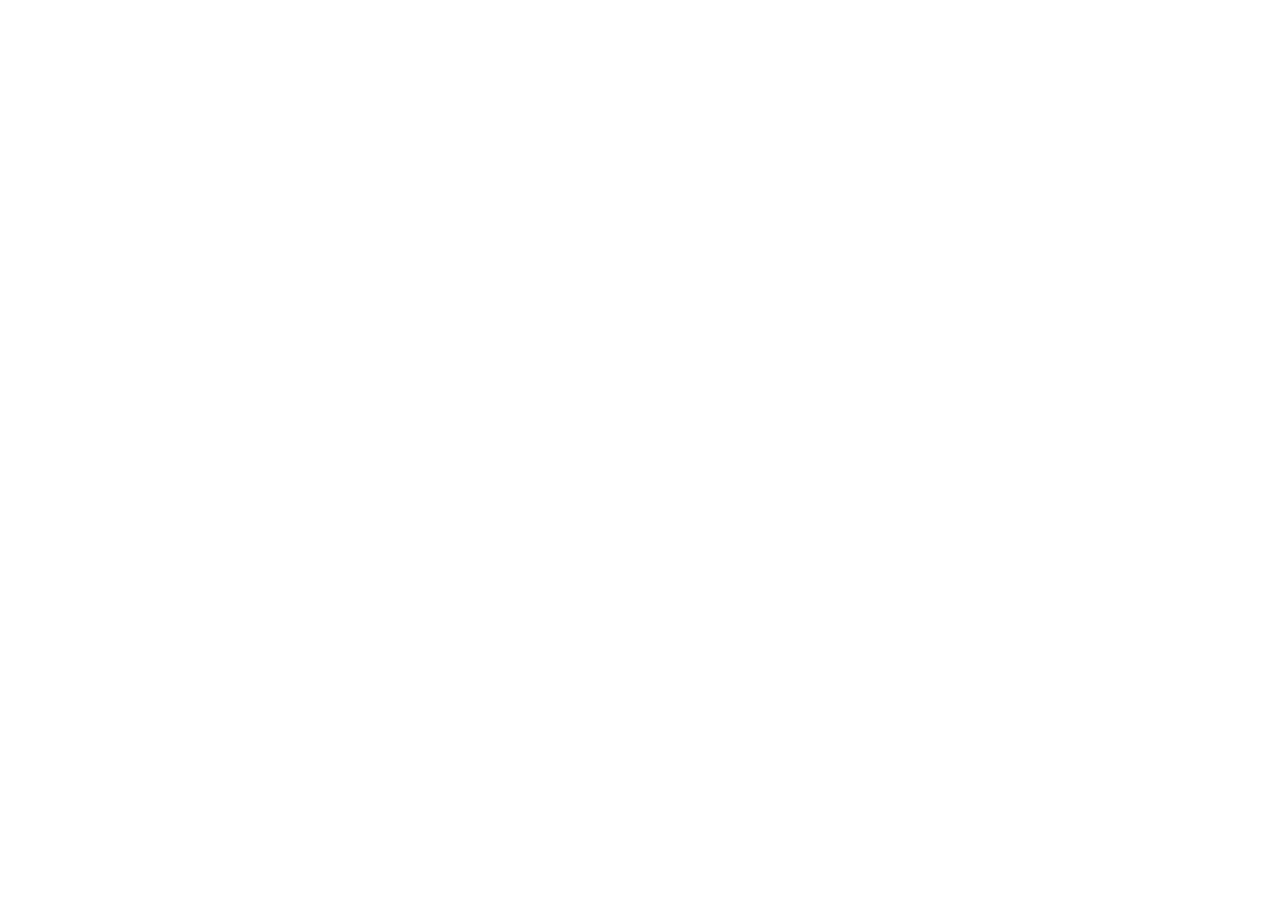
==== index.html @ a85bf87c "Add initial HTML structure for the application" ====
<!DOCTYPE html>
<html lang="he" dir="rtl">
<head>
<meta charset="utf-8">
<meta name="viewport" content="width=device-width, initial-scale=1, viewport-fit=cover">
<title>וולט למכבסות — דמו</title>
<meta name="theme-color" content="#0a4f5c">
<link rel="manifest" href="manifest.webmanifest">
<link rel="icon" href="icon-192.png">
<link rel="apple-touch-icon" href="icon-192.png">
<link rel="stylesheet" href="styles.css">
</head>
<body>
<div id="app"></div>
<nav id="tabs"></nav>
<script src="app.js"></script>
</body>
</html>
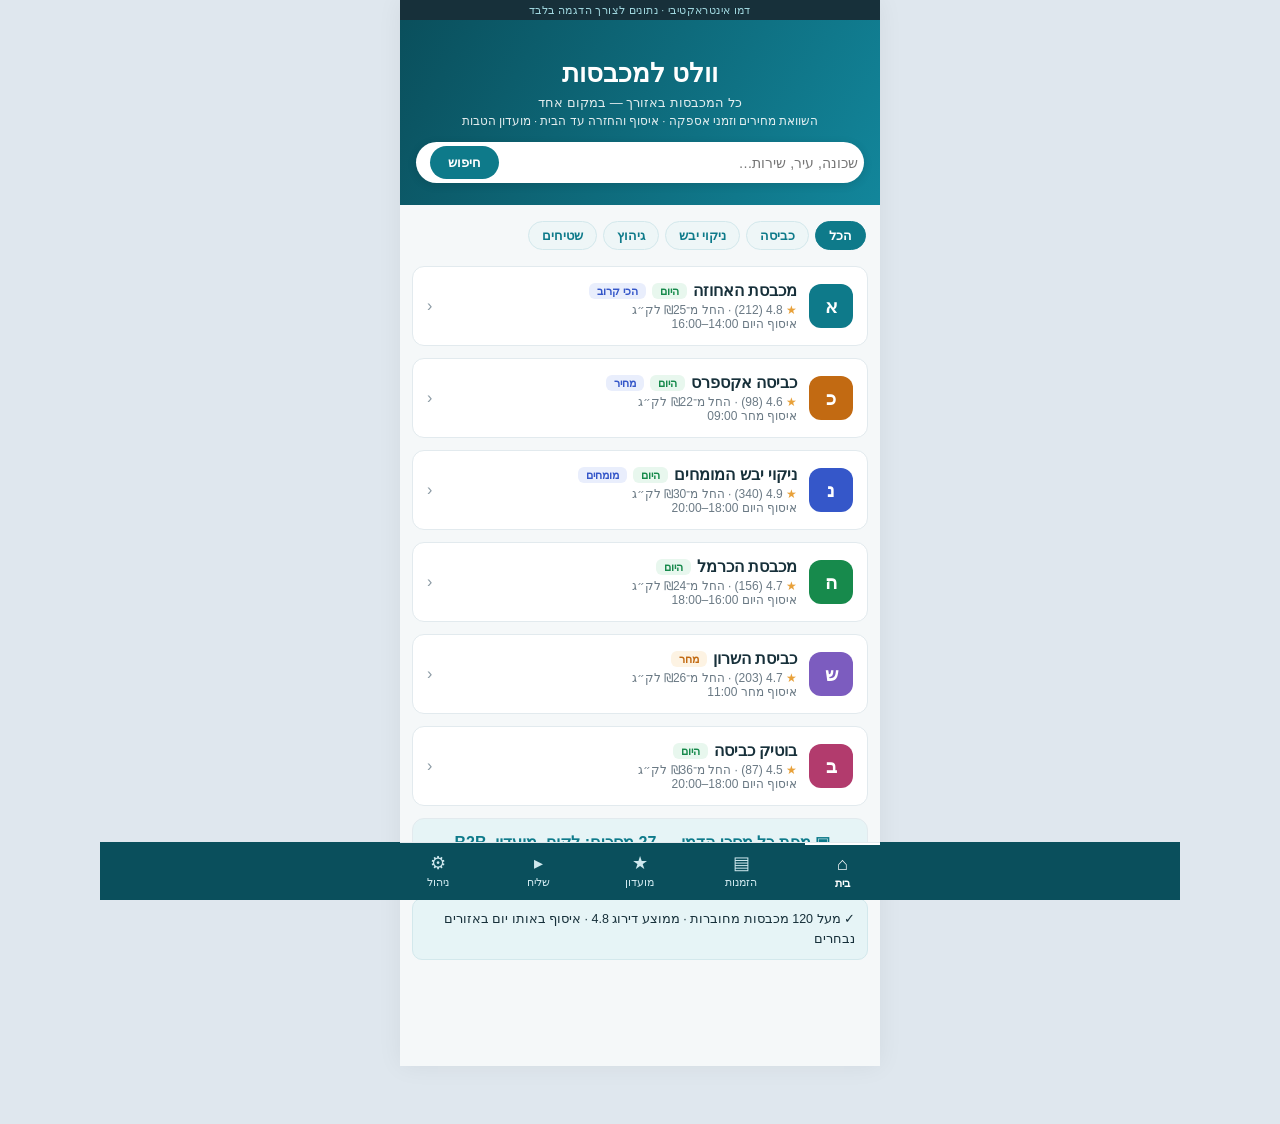
==== commit 3ea5ccce: "Update page title in index.html" ====
--- a/index.html
+++ b/index.html
@@ -3,7 +3,7 @@
 <head>
 <meta charset="utf-8">
 <meta name="viewport" content="width=device-width, initial-scale=1, viewport-fit=cover">
-<title>וולט למכבסות — דמו</title>
+<title>מכבסה בקליק — דמו</title>
 <meta name="theme-color" content="#0a4f5c">
 <link rel="manifest" href="manifest.webmanifest">
 <link rel="icon" href="icon-192.png">
--- a/styles.css
+++ b/styles.css
@@ -0,0 +1,69 @@
+*{box-sizing:border-box;margin:0;padding:0;-webkit-tap-highlight-color:transparent}
+html{direction:rtl}
+body{font-family:'Noto Sans Hebrew','Segoe UI',Arial,sans-serif;background:#eef2f6;color:#17303a;min-height:100vh}
+#app{max-width:480px;margin:0 auto;background:#f5f8f9;min-height:100vh;padding-bottom:86px;box-shadow:0 0 24px rgba(0,0,0,.06)}
+.hdr{background:linear-gradient(120deg,#0a4f5c,#12869b);color:#fff;padding:20px 16px 22px}
+.hdr h1{font-size:20px;font-weight:800}
+.hdr h2{font-size:17px;font-weight:800}
+.hdr p{font-size:12px;opacity:.88;margin-top:4px}
+.hdr .big{font-size:26px;font-weight:800;text-align:center;padding:12px 0 2px}
+.body{padding:12px 12px 20px}
+.card{background:#fff;border:1px solid #e2eaee;border-radius:12px;padding:14px;margin-bottom:12px}
+.row{display:flex;justify-content:space-between;align-items:center;padding:10px 0;border-bottom:1px solid #eef3f5;gap:8px}
+.row:last-child{border-bottom:none}
+.sec{font-size:14px;font-weight:800;margin:16px 2px 8px}
+.mut{color:#6b7a85;font-size:12px}
+.stars{color:#e8a13a}
+.btn{display:block;width:100%;background:linear-gradient(120deg,#0a4f5c,#12869b);color:#fff;text-align:center;border:none;border-radius:12px;padding:14px;font-weight:800;font-size:15px;cursor:pointer;font-family:inherit}
+.btn:active{opacity:.85}
+.btn2{display:inline-block;background:#e6f4f6;color:#0e7a8a;border:1px solid #d3e8ec;border-radius:9px;padding:7px 14px;font-weight:700;font-size:12.5px;cursor:pointer;font-family:inherit}
+.btn2.on{background:#0e7a8a;color:#fff;border-color:#0e7a8a}
+.btn2.green{background:#e8f7ee;color:#178a4c;border-color:#cbe9d6}
+.chip{display:inline-block;background:#eef6f7;color:#0e7a8a;border:1px solid #d3e8ec;border-radius:20px;padding:6px 13px;font-size:12.5px;font-weight:600;cursor:pointer;margin:0 0 6px 6px}
+.chip.on{background:#0e7a8a;color:#fff;border-color:#0e7a8a}
+.tag{font-size:10.5px;font-weight:700;border-radius:6px;padding:2px 8px;display:inline-block}
+.tg{background:#e8f7ee;color:#178a4c}.to{background:#fdf3e3;color:#c26a12}.tb{background:#e9eefc;color:#3557c9}
+.logo{display:inline-flex;align-items:center;justify-content:center;width:44px;height:44px;border-radius:12px;color:#fff;font-weight:800;font-size:19px;flex-shrink:0}
+.logo.sm{width:34px;height:34px;font-size:15px;border-radius:9px}
+.lcard{display:flex;gap:12px;align-items:center}
+.kpis{display:flex;gap:8px;margin-bottom:12px}
+.kpi{flex:1;background:#fff;border:1px solid #e2eaee;border-radius:12px;padding:10px 6px;text-align:center}
+.kpi b{font-size:16px;display:block}
+.bar-wrap{background:#eef3f5;border-radius:10px;height:8px;overflow:hidden;margin-top:8px}
+.bar-fill{background:linear-gradient(90deg,#12869b,#0a4f5c);height:100%;transition:width .4s}
+.searchbar{display:flex;gap:8px;background:#fff;border-radius:24px;padding:4px 6px 4px 14px;align-items:center;box-shadow:0 2px 10px rgba(0,0,0,.12)}
+.searchbar input{flex:1;border:none;outline:none;font-family:inherit;font-size:14px;padding:8px 0;background:transparent}
+.searchbar .go{background:#0e7a8a;color:#fff;border:none;border-radius:18px;padding:9px 18px;font-weight:700;font-family:inherit;cursor:pointer}
+.stepper{display:inline-flex;align-items:center;gap:10px;border:1px solid #d3e8ec;border-radius:9px;padding:3px 8px}
+.stepper button{border:none;background:none;color:#0e7a8a;font-size:16px;font-weight:800;cursor:pointer;padding:0 4px;font-family:inherit}
+.tl{position:relative;padding-right:22px}
+.tl .stop{position:relative;padding-bottom:14px}
+.tl .stop:before{content:'';position:absolute;right:-19px;top:5px;width:11px;height:11px;border-radius:50%;background:#cfdde3;border:2px solid #fff;box-shadow:0 0 0 1.5px #cfdde3}
+.tl .stop.done:before{background:#178a4c;box-shadow:0 0 0 1.5px #178a4c}
+.tl .stop.now:before{background:#0e7a8a;box-shadow:0 0 0 1.5px #0e7a8a}
+.tl .stop:after{content:'';position:absolute;right:-14px;top:20px;bottom:-2px;width:1.5px;background:#dde5ea}
+.tl .stop:last-child:after{display:none}
+.otp{display:flex;gap:8px;justify-content:center;direction:ltr;margin:16px 0}
+.otp input{width:42px;height:48px;border:1.5px solid #d3e8ec;border-radius:10px;text-align:center;font-size:20px;font-weight:800;font-family:inherit;outline:none}
+.otp input:focus{border-color:#0e7a8a}
+#tabs{position:fixed;bottom:0;left:0;right:0;display:flex;justify-content:center;z-index:50}
+#tabs .in{width:100%;max-width:480px;display:flex;background:#fff;border-top:1px solid #e2eaee;box-shadow:0 -2px 12px rgba(0,0,0,.06)}
+#tabs a{flex:1;text-align:center;padding:9px 0 10px;font-size:11px;color:#8a99a3;text-decoration:none}
+#tabs a.on{color:#0e7a8a;font-weight:700}
+#tabs a .ic{font-size:18px;display:block;margin-bottom:2px}
+.toast{position:fixed;bottom:96px;left:50%;transform:translateX(-50%);background:#17303a;color:#fff;padding:10px 18px;border-radius:20px;font-size:13px;z-index:99;opacity:0;transition:opacity .3s;pointer-events:none;white-space:nowrap}
+.toast.show{opacity:.95}
+.note{background:#e6f4f6;border:1px solid #d3e8ec;border-radius:10px;padding:10px 12px;font-size:12.5px;line-height:1.6}
+.warn{background:#fdf3e3;border:1px solid #f0dfc0;border-radius:10px;padding:10px 12px;font-size:12.5px;line-height:1.6}
+.demo{position:sticky;top:0;z-index:40;background:#17303a;color:#9fd6de;text-align:center;font-size:10.5px;padding:4px;letter-spacing:.4px}
+@media(min-width:481px){.demo{border-radius:0}}
+/* desktop */
+@media(min-width:900px){
+ body{max-width:1080px;margin:0 auto;background:#dfe7ee}
+ .body{max-width:1080px}
+ .body .card{max-width:none}
+ .kpis{max-width:none}
+ #tabs .in{position:static;background:transparent;box-shadow:none;justify-content:center;gap:26px}
+ #tabs{position:sticky;top:0;z-index:9;background:#0a4f5c}
+ #tabs a{color:#cfe8ee}#tabs a.on{color:#fff;border-top:2px solid #fff}
+}
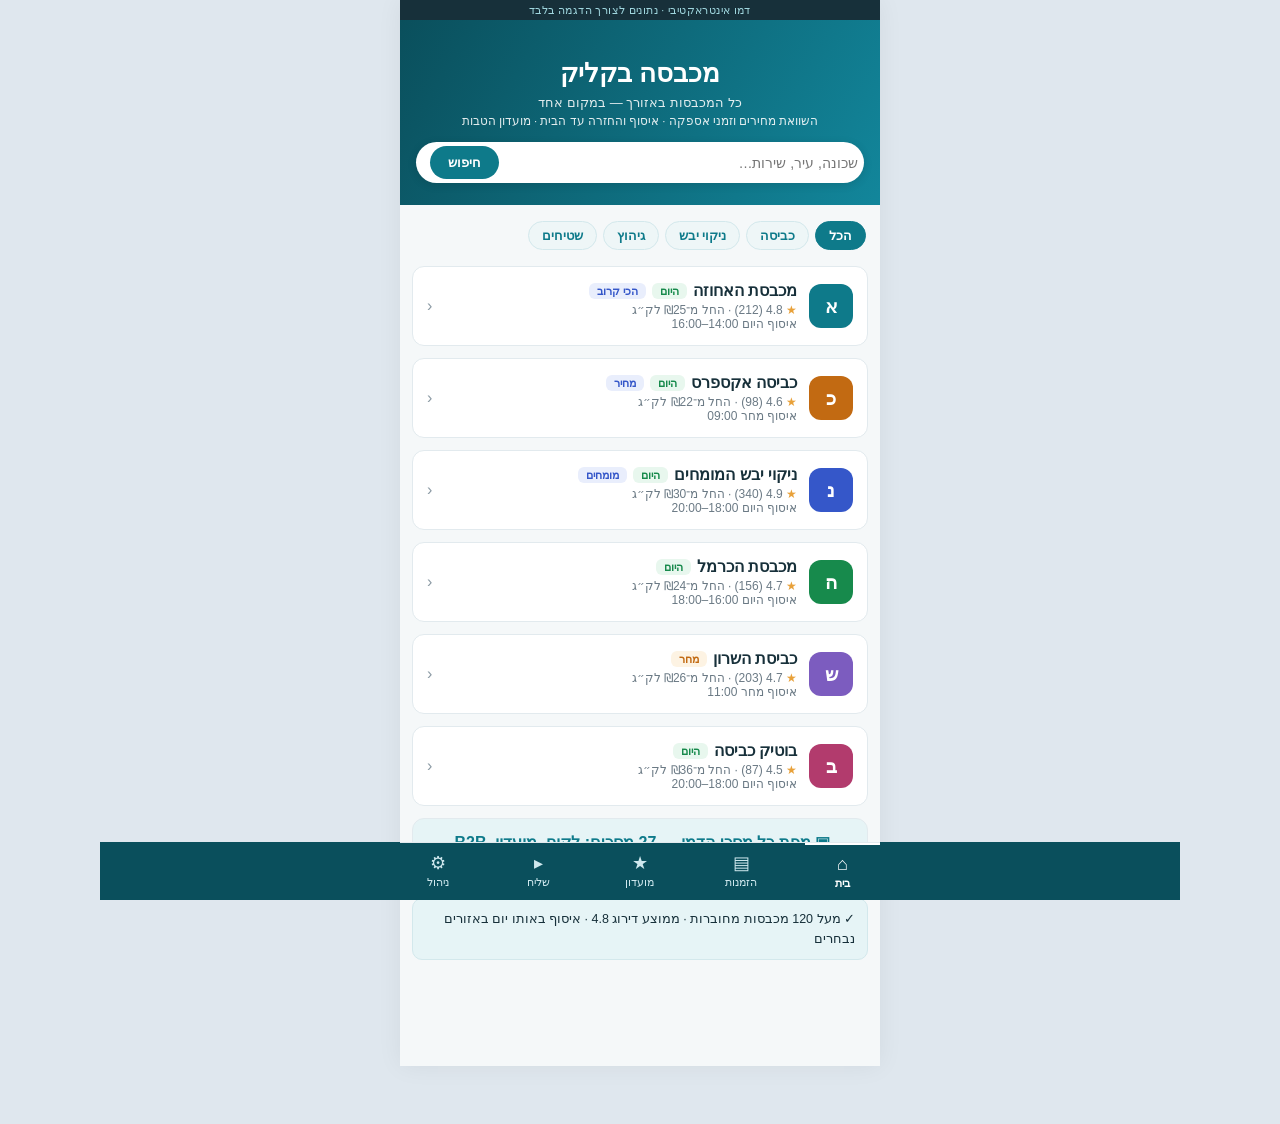
==== commit 6b5b4c78: "Rename 12-index.html to index.html" ====
--- a/index.html
+++ b/index.html
@@ -6,6 +6,8 @@
 <title>מכבסה בקליק — דמו</title>
 <meta name="theme-color" content="#0a4f5c">
 <link rel="manifest" href="manifest.webmanifest">
+<link rel="icon" type="image/svg+xml" href="favicon.svg">
+<link rel="icon" type="image/png" sizes="32x32" href="favicon-32.png">
 <link rel="icon" href="icon-192.png">
 <link rel="apple-touch-icon" href="icon-192.png">
 <link rel="stylesheet" href="styles.css">
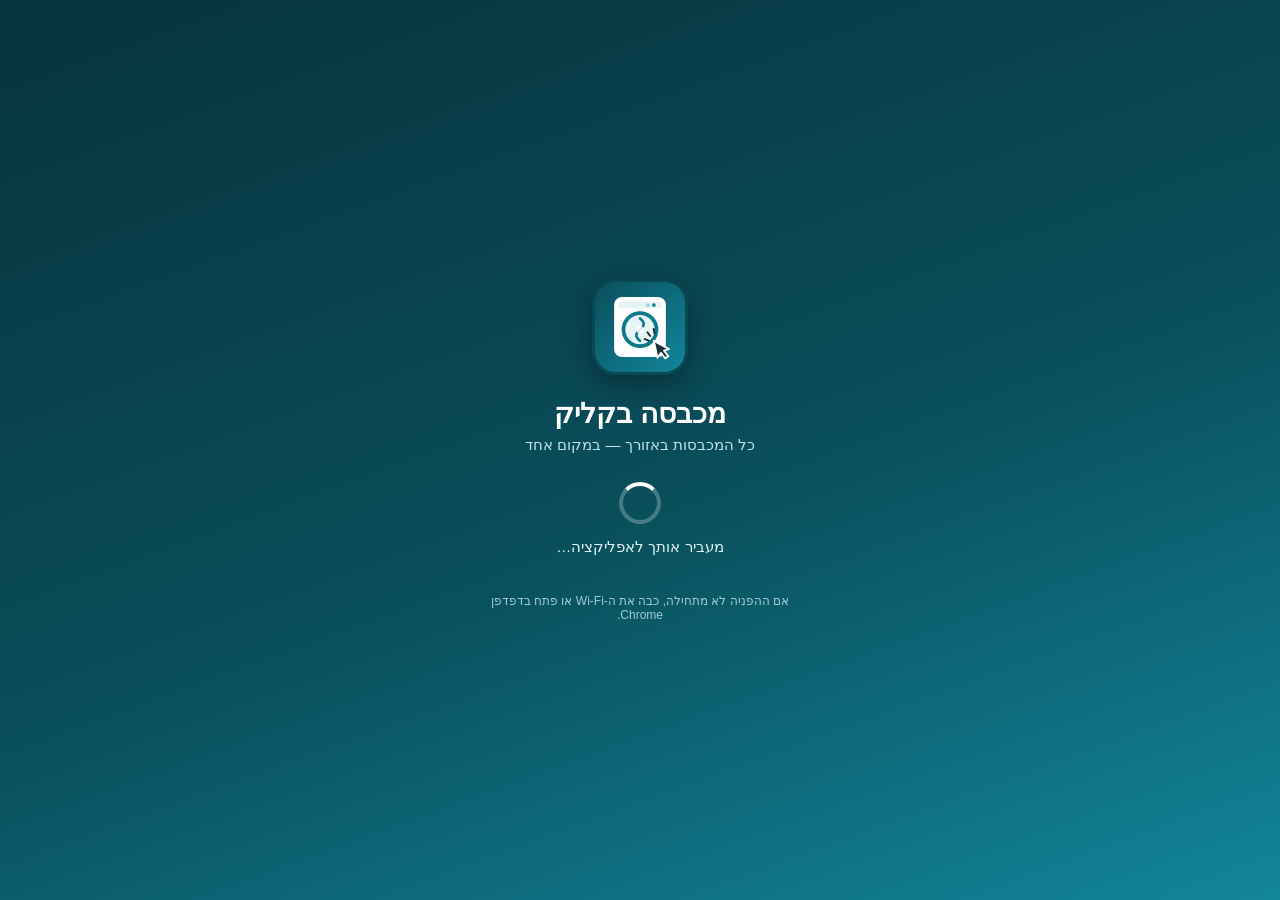
==== commit b777d15c: "Turn demo PWA into entry point to the live app - Root is now a branded loader: pings the real app (n" ====
--- a/index.html
+++ b/index.html
@@ -3,18 +3,78 @@
 <head>
 <meta charset="utf-8">
 <meta name="viewport" content="width=device-width, initial-scale=1, viewport-fit=cover">
-<title>מכבסה בקליק — דמו</title>
+<title>מכבסה בקליק</title>
 <meta name="theme-color" content="#0a4f5c">
 <link rel="manifest" href="manifest.webmanifest">
 <link rel="icon" type="image/svg+xml" href="favicon.svg">
 <link rel="icon" type="image/png" sizes="32x32" href="favicon-32.png">
 <link rel="icon" href="icon-192.png">
 <link rel="apple-touch-icon" href="icon-192.png">
-<link rel="stylesheet" href="styles.css">
+<style>
+  * { margin:0; padding:0; box-sizing:border-box; }
+  body {
+    font-family: "Heebo", "Segoe UI", Arial, sans-serif;
+    min-height: 100vh; display:flex; align-items:center; justify-content:center;
+    background: linear-gradient(160deg, #07333d 0%, #0a4f5c 55%, #12869b 100%);
+    color:#fff; text-align:center; padding:24px;
+  }
+  .card { max-width:340px; width:100%; }
+  img.logo { width:96px; height:96px; border-radius:24px; box-shadow:0 8px 30px rgba(0,0,0,.35); }
+  h1 { font-size:28px; font-weight:800; margin:18px 0 6px; }
+  p.sub { color:#bfe3ea; font-size:15px; margin-bottom:28px; }
+  .spinner {
+    width:42px; height:42px; margin:0 auto 14px;
+    border:4px solid rgba(255,255,255,.25); border-top-color:#fff;
+    border-radius:50%; animation:spin 1s linear infinite;
+  }
+  @keyframes spin { to { transform:rotate(360deg); } }
+  #status { font-size:15px; color:#e6f4f6; min-height:22px; }
+  a.btn {
+    display:none; margin:22px auto 0; padding:12px 28px; border-radius:999px;
+    background:#fff; color:#0a4f5c; font-weight:700; font-size:16px; text-decoration:none;
+  }
+  a.btn.show { display:inline-block; }
+  p.note { margin-top:34px; font-size:12px; color:#9ecbd4; }
+</style>
 </head>
 <body>
-<div id="app"></div>
-<nav id="tabs"></nav>
-<script src="app.js"></script>
+<div class="card">
+  <img class="logo" src="icon-192.png" alt="מכבסה בקליק">
+  <h1>מכבסה בקליק</h1>
+  <p class="sub">כל המכבסות באזורך — במקום אחד</p>
+  <div class="spinner" id="spinner"></div>
+  <div id="status">מעביר אותך לאפליקציה…</div>
+  <a class="btn" id="open" href="https://laundry-marketplace-ay5h.onrender.com/">פתח את האפליקציה</a>
+  <p class="note">אם ההפניה לא מתחילה, כבה את ה-Wi‑Fi או פתח בדפדפן Chrome.</p>
+</div>
+<script>
+(function(){
+  var APP = 'https://laundry-marketplace-ay5h.onrender.com/';
+  var statusEl = document.getElementById('status');
+  var btn = document.getElementById('open');
+  var start = Date.now();
+  var redirected = false;
+
+  function go(){ if (redirected) return; redirected = true; location.replace(APP); }
+
+  function tick(){
+    var elapsed = (Date.now() - start) / 1000;
+    if (elapsed > 8 && elapsed <= 40) statusEl.textContent = 'האפליקציה מתעוררת, עוד רגע…';
+    if (elapsed > 40) { statusEl.textContent = 'לוקח יותר זמן מהרגיל'; btn.classList.add('show'); }
+  }
+
+  function ping(){
+    fetch(APP + 'healthz', { mode: 'no-cors', cache: 'no-store' })
+      .then(go)
+      .catch(function(){ setTimeout(ping, 4000); });
+  }
+
+  // השרת החינמי מחזיק את הבקשה עד שהאפליקציה ערה — ברגע שיש מענה, מפנים.
+  ping();
+  setInterval(tick, 1000);
+  // גיבוי: גם אם ה-ping נתקע, מפנים אחרי 60 שניות — דף ההעלאה של Render יטפל בשאר.
+  setTimeout(go, 60000);
+})();
+</script>
 </body>
 </html>
